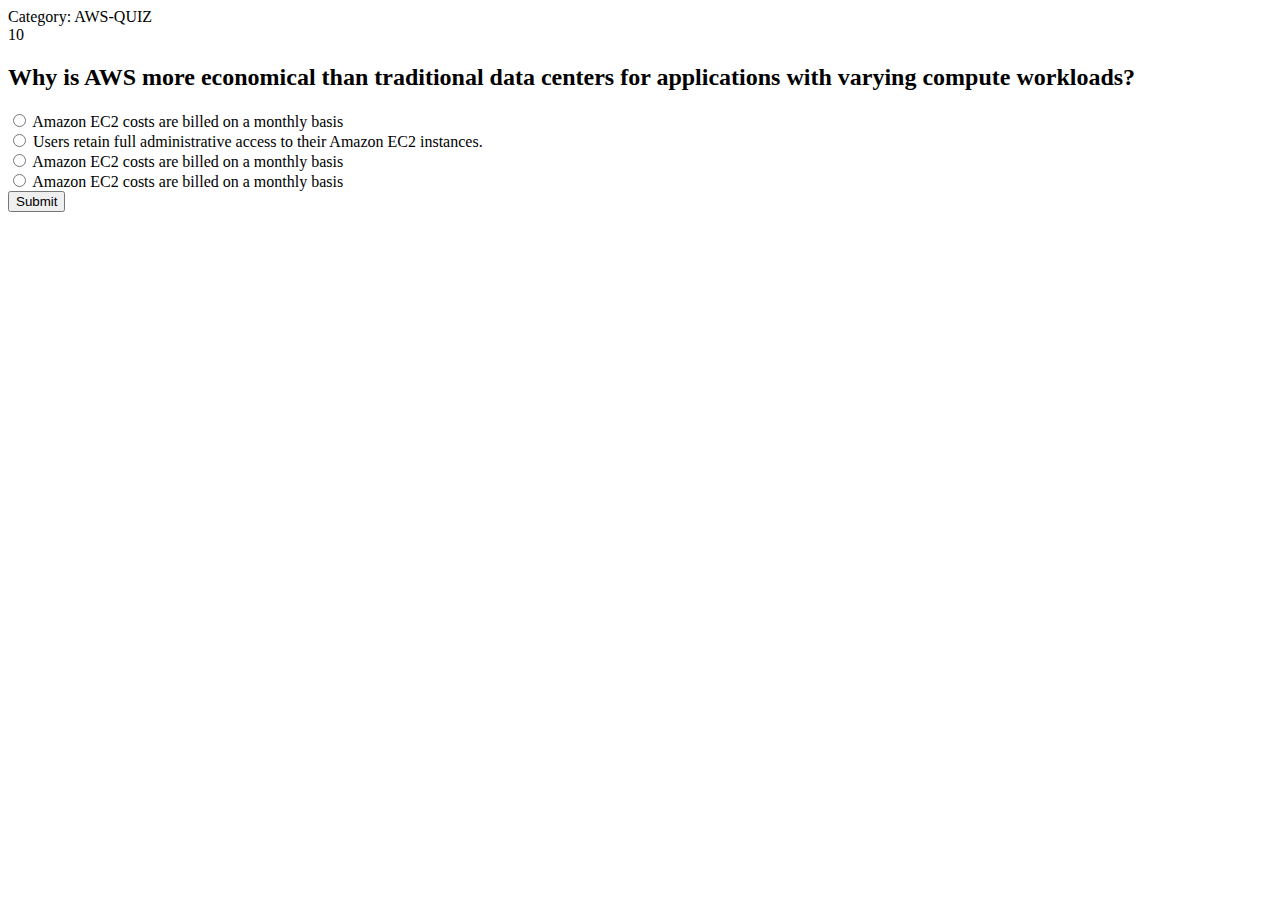
==== index1.html @ 12bfa445 "ajouter les questions et passer a l'autre question" ====
<!DOCTYPE html>
<html lang="en">
  <head>
    <meta charset="UTF-8" />
    <title>Quizizy™</title>
    <link rel="stylesheet" href="assets\sass\style1.css" />
  </head>
  <body>
    <div class="quiz-app">
      <div class="quiz-info">
        <div class="category">Category: <span>AWS-QUIZ</span></div>
        <div class="count"><span>10</span></div>
      </div>
      <div id="question">
        <div class="quiz-area">
          <h2>Why is AWS more economical than traditional data centers for applications with varying compute workloads?</h2>
        </div>
        <div class="answers-area">
          <div class="answer">
            <input type="radio" id="answer-1" name="questions" />
            <label for="answer-1">Amazon EC2 costs are billed on a monthly basis</label>
          </div>
          <div class="answer">
            <input type="radio" id="answer-2" name="questions" />
            <label for="answer-2">Users retain full administrative access to their Amazon EC2 instances.</label>
          </div>
          <div class="answer">
            <input type="radio" id="answer-3" name="questions" />
            <label for="answer-3">Amazon EC2 costs are billed on a monthly basis</label>
          </div>
          <div class="answer">
            <input type="radio" id="answer-4" name="questions" />
            <label for="answer-4">Amazon EC2 costs are billed on a monthly basis</label>
          </div>
        </div>
      </div>
      <button type="button" class="next" id="next">Submit</button>
      <div class="bullets">
        <div class="contdown">
          <span class="seconds"></span>
        </div>
        <div class="spans">
          <span></span>
          <span></span>
          <span></span>
          <span></span>
          <span></span>
          <span></span>
          <span></span>
          <span></span>
          <span></span>
          <span></span>
        </div>
      </div>
    </div>
  </body>
  <script src="https://code.jquery.com/jquery-3.5.1.min.js"></script>
  <script src="/assets/js/main.js"></script>
</html>
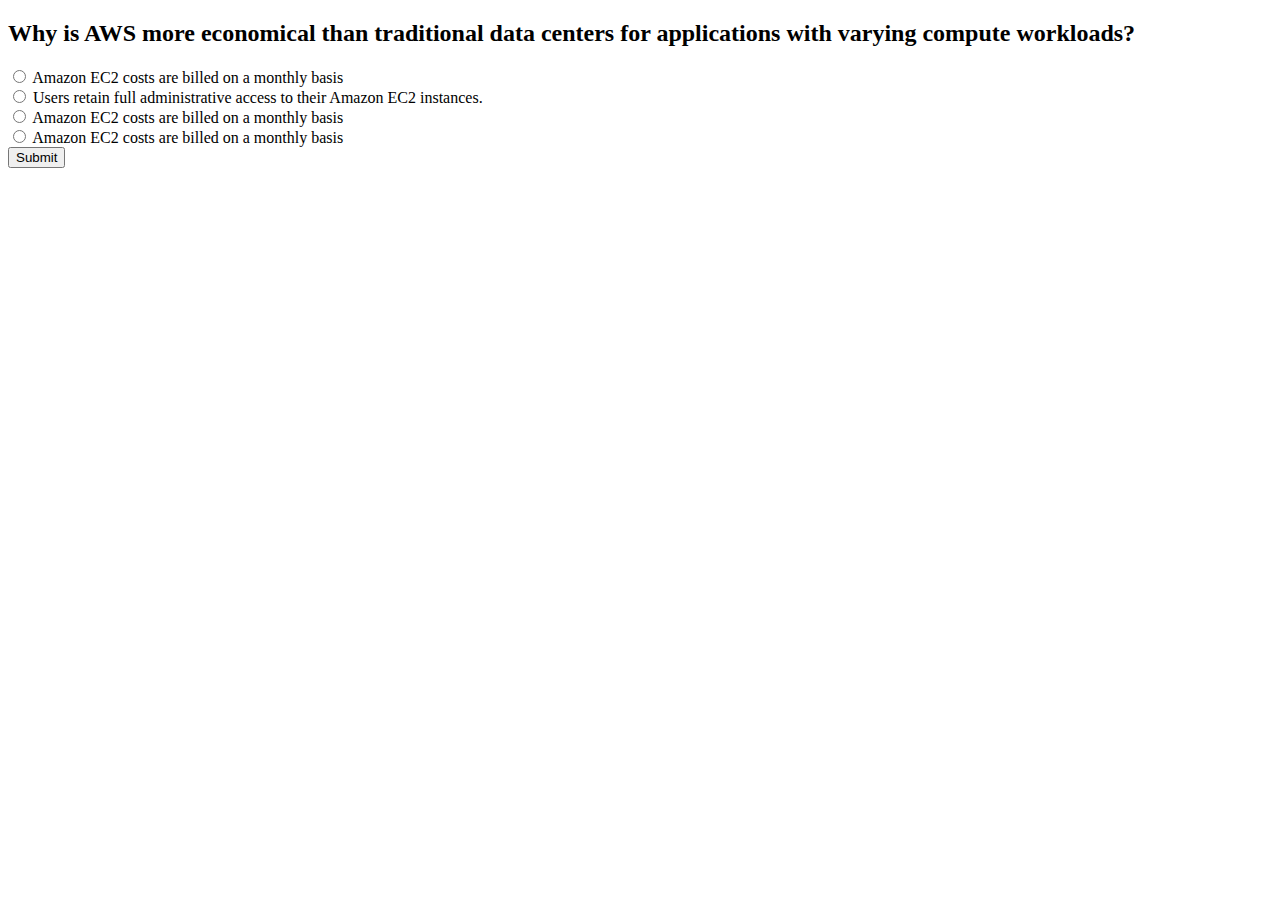
==== commit 8e5bcf04: "afficher compteur" ====
--- a/index1.html
+++ b/index1.html
@@ -7,9 +7,12 @@
   </head>
   <body>
     <div class="quiz-app">
+      <div class="contdown">
+        <span class="seconds"></span>
+      </div>
       <div class="quiz-info">
-        <div class="category">Category: <span>AWS-QUIZ</span></div>
-        <div class="count"><span>10</span></div>
+        <div class="category"><span></span></div>
+        <div class="count"><span></span></div>
       </div>
       <div id="question">
         <div class="quiz-area">
@@ -35,23 +38,6 @@
         </div>
       </div>
       <button type="button" class="next" id="next">Submit</button>
-      <div class="bullets">
-        <div class="contdown">
-          <span class="seconds"></span>
-        </div>
-        <div class="spans">
-          <span></span>
-          <span></span>
-          <span></span>
-          <span></span>
-          <span></span>
-          <span></span>
-          <span></span>
-          <span></span>
-          <span></span>
-          <span></span>
-        </div>
-      </div>
     </div>
   </body>
   <script src="https://code.jquery.com/jquery-3.5.1.min.js"></script>
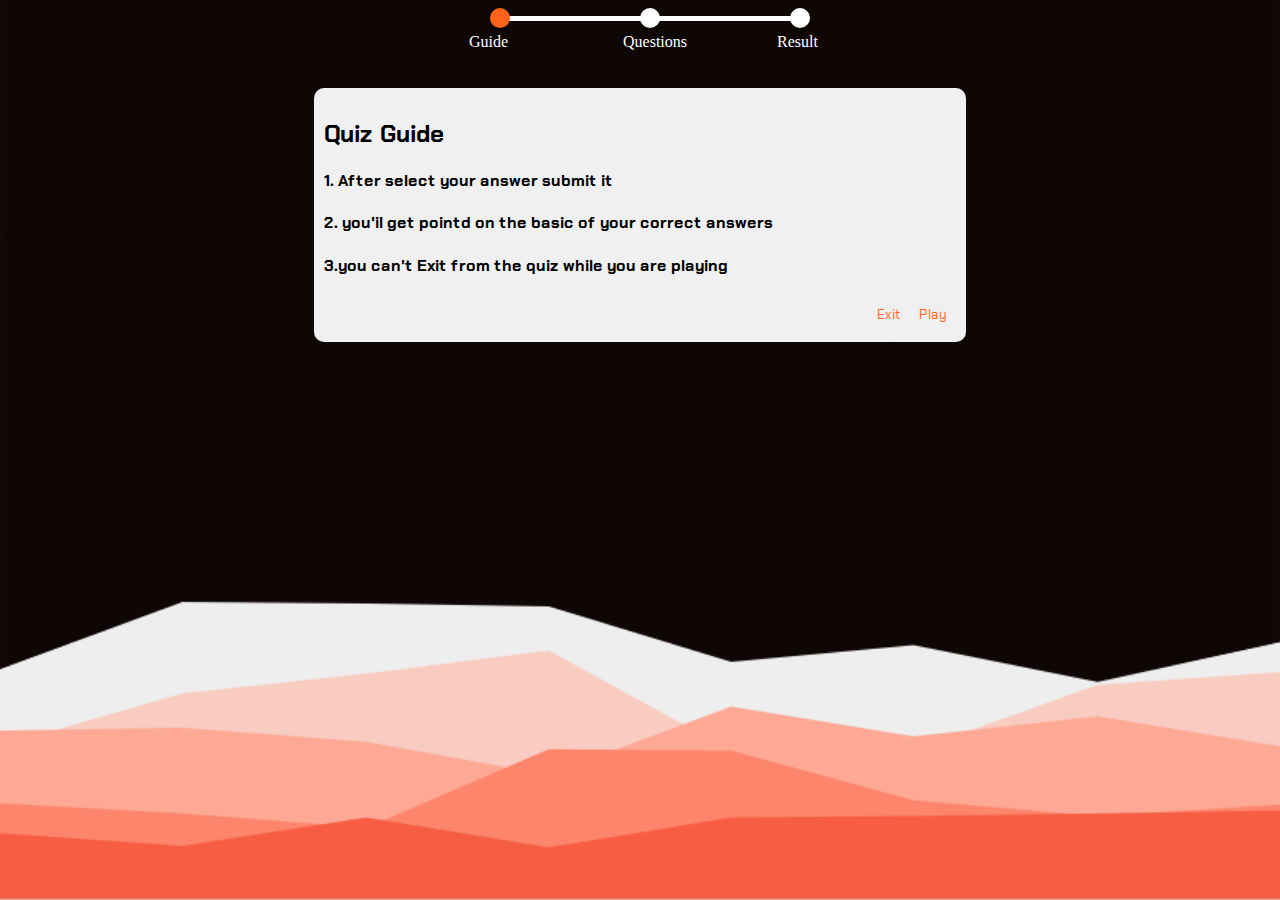
==== commit 48bbdd5a: "ajouter stepper et travailler sue ai" ====
--- a/index1.html
+++ b/index1.html
@@ -3,12 +3,30 @@
   <head>
     <meta charset="UTF-8" />
     <title>Quizizy™</title>
-    <link rel="stylesheet" href="assets\sass\style1.css" />
+    <link rel="stylesheet" href="assets/sass/style1.css" />
   </head>
   <body>
-    <div class="quiz-app">
+    <div id="stp">
+      <section class="stepper">
+        <span class="step step-1 active"></span>
+        <span class="step step-2"></span>
+        <span class="step step-3"></span>
+      </section>
+    </div>
+
+    <div id="guide" class="questions-guide">
+      <h2>Quiz Guide</h2>
+      <h4>1. After select your answer submit it</h4>
+      <h4>2. you'il get pointd on the basic of your correct answers</h4>
+      <h4>3.you can't Exit from the quiz while you are playing</h4>
+      <div id="boutton">
+        <button id="btn-exit" class="button button-1">Exit</button>
+        <button id="btn-play" class="button button-1">Play</button>
+      </div>
+    </div>
+    <div class="quiz-questions">
       <div class="contdown">
-        <span class="seconds"></span>
+        <span class="seconds">You have</span>
       </div>
       <div class="quiz-info">
         <div class="category"><span></span></div>
--- a/assets/sass/style1.css
+++ b/assets/sass/style1.css
@@ -0,0 +1,175 @@
+@import url("https://fonts.googleapis.com/css2?family=Chakra+Petch:wght@500&display=swap");
+body {
+  background-image: url(../img/layered-peaks-haikei\ \(1\).png);
+  background-repeat: no-repeat;
+  background-position: 0% 0%;
+  background-size: 100vw 100vh;
+}
+
+div h2, div h4, div .seconds, div label {
+  font-family: "Chakra Petch", sans-serif;
+  color: #FFFFFF;
+}
+
+#boutton {
+  display: flex;
+  justify-content: flex-end;
+}
+
+button {
+  border: 0;
+  max-width: 60px;
+  padding: 3px;
+  font-family: "Chakra Petch", sans-serif;
+  color: #ff631a;
+  text-decoration: none;
+  position: relative;
+  margin: 6px;
+  cursor: pointer;
+}
+
+button:after, button:before {
+  content: "";
+  position: absolute;
+  width: 0;
+  height: 0;
+  transition: all 0.4s, opacity 0.1s 0.4s;
+  opacity: 0;
+}
+
+button:after {
+  bottom: 0;
+  right: 0;
+  border-bottom: 3px solid #ff631a;
+  border-right: 3px solid #ff631a;
+}
+
+button:before {
+  top: 0;
+  left: 0;
+  border-left: 3px solid #ff631a;
+  border-top: 3px solid #ff631a;
+}
+
+button:hover:before, button:hover:after {
+  width: 100%;
+  height: 100%;
+  transition: 0.4s, opacity 0.1s;
+  opacity: 1;
+}
+
+#guide {
+  background-color: rgba(255, 255, 255, 0.9411764706);
+  border-radius: 10px;
+  padding: 10px;
+  max-width: 50%;
+  margin: auto;
+}
+
+.questions-guide h2, .questions-guide h4 {
+  color: #000000;
+}
+
+.quiz-questions {
+  background-color: rgba(255, 255, 255, 0.9411764706);
+  border-radius: 10px;
+  padding: 10px;
+  max-width: 50%;
+  margin: auto;
+  background-color: #ff631a;
+  display: none;
+}
+.quiz-questions div .seconds {
+  color: #ff631a;
+}
+.quiz-questions div .quiz-area h2 {
+  color: #000000;
+}
+.quiz-questions div .answers-area label {
+  color: #000000;
+}
+
+:root {
+  --width-stepper: 0%;
+}
+
+#stp {
+  display: flex;
+  justify-content: center;
+}
+
+.stepper {
+  width: 300px;
+  position: relative;
+  display: flex;
+  justify-content: space-between;
+  margin-bottom: 80px;
+}
+.stepper::before {
+  content: "";
+  position: absolute;
+  background-color: #ff631a;
+  width: var(--width-stepper);
+  height: 5px;
+  border-radius: 10px;
+  top: 7.5px;
+  left: 5px;
+  transition: all ease 0.5s;
+}
+.stepper::after {
+  content: "";
+  position: absolute;
+  background-color: #FFFFFF;
+  width: 100%;
+  height: 5px;
+  border-radius: 10px;
+  top: 7.5px;
+  left: 5px;
+  z-index: -10;
+}
+.stepper .step::before {
+  content: "";
+  position: absolute;
+  background-color: #FFFFFF;
+  width: 20px;
+  height: 20px;
+  border-radius: 50%;
+}
+.stepper .step-1 {
+  position: relative;
+}
+.stepper .step-1::after {
+  content: "Guide";
+  position: absolute;
+  color: #FFFFFF;
+  top: 25px;
+  left: -21px;
+}
+.stepper .step-2 {
+  position: relative;
+}
+.stepper .step-2::after {
+  content: "Questions";
+  position: absolute;
+  color: #FFFFFF;
+  top: 25px;
+  left: -17px;
+}
+.stepper .step-3 {
+  position: relative;
+}
+.stepper .step-3::after {
+  content: "Result";
+  position: absolute;
+  color: #FFFFFF;
+  top: 25px;
+  left: -13px;
+}
+.stepper > .active::before {
+  transition: all ease 0.5s;
+  background-color: #ff631a;
+}
+.stepper > .active::after {
+  transition: all ease 0.5s;
+  color: #FFFFFF;
+}/*# sourceMappingURL=style1.css.map */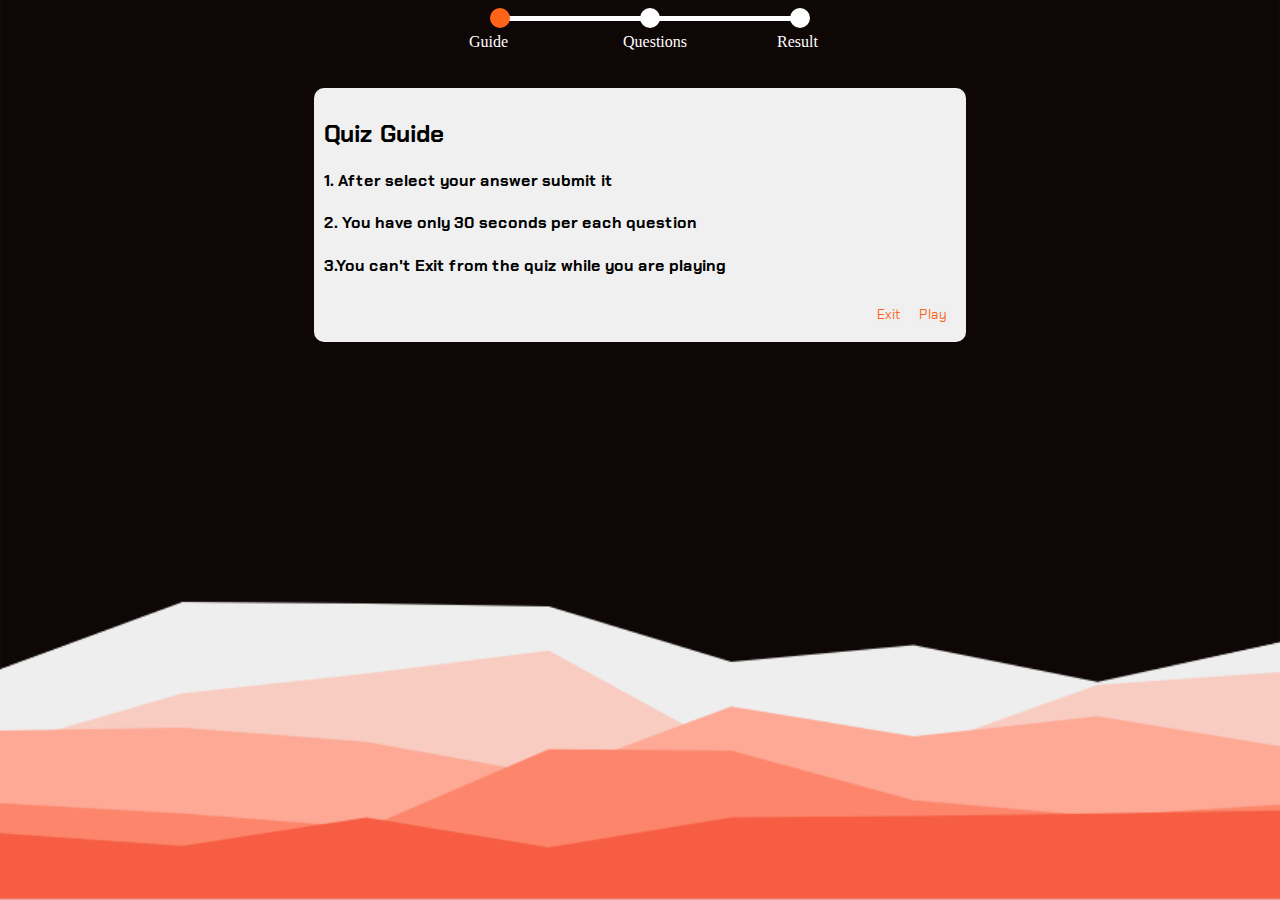
==== commit e1081bcb: "travailler sur la page de quizz" ====
--- a/index1.html
+++ b/index1.html
@@ -13,49 +13,50 @@
         <span class="step step-3"></span>
       </section>
     </div>
-
-    <div id="guide" class="questions-guide">
-      <h2>Quiz Guide</h2>
-      <h4>1. After select your answer submit it</h4>
-      <h4>2. you'il get pointd on the basic of your correct answers</h4>
-      <h4>3.you can't Exit from the quiz while you are playing</h4>
-      <div id="boutton">
-        <button id="btn-exit" class="button button-1">Exit</button>
-        <button id="btn-play" class="button button-1">Play</button>
+    <div class="quiz-app">
+      <div id="guide" class="questions-guide">
+        <h2>Quiz Guide</h2>
+        <h4>1. After select your answer submit it</h4>
+        <h4>2. You have only 30 seconds per each question</h4>
+        <h4>3.You can't Exit from the quiz while you are playing</h4>
+        <div id="boutton">
+          <button id="btn-exit" class="button button-1">Exit</button>
+          <button id="btn-play" class="button button-1">Play</button>
+        </div>
       </div>
-    </div>
-    <div class="quiz-questions">
-      <div class="contdown">
-        <span class="seconds">You have</span>
-      </div>
-      <div class="quiz-info">
-        <div class="category"><span></span></div>
-        <div class="count"><span></span></div>
-      </div>
-      <div id="question">
-        <div class="quiz-area">
-          <h2>Why is AWS more economical than traditional data centers for applications with varying compute workloads?</h2>
+      <div class="quiz-questions none">
+        <div class="contdown">
+          <span class="seconds">You have</span>
         </div>
-        <div class="answers-area">
-          <div class="answer">
-            <input type="radio" id="answer-1" name="questions" />
-            <label for="answer-1">Amazon EC2 costs are billed on a monthly basis</label>
+        <div class="quiz-info">
+          <div class="category"><span></span></div>
+          <div class="count"><span></span></div>
+        </div>
+        <div id="question">
+          <div class="quiz-area">
+            <h2>Why is AWS more economical than traditional data centers for applications with varying compute workloads?</h2>
           </div>
-          <div class="answer">
-            <input type="radio" id="answer-2" name="questions" />
-            <label for="answer-2">Users retain full administrative access to their Amazon EC2 instances.</label>
-          </div>
-          <div class="answer">
-            <input type="radio" id="answer-3" name="questions" />
-            <label for="answer-3">Amazon EC2 costs are billed on a monthly basis</label>
-          </div>
-          <div class="answer">
-            <input type="radio" id="answer-4" name="questions" />
-            <label for="answer-4">Amazon EC2 costs are billed on a monthly basis</label>
+          <div class="answers-area">
+            <div class="answer">
+              <input type="radio" id="answer-1" name="questions" />
+              <label for="answer-1">Amazon EC2 costs are billed on a monthly basis</label>
+            </div>
+            <div class="answer">
+              <input type="radio" id="answer-2" name="questions" />
+              <label for="answer-2">Users retain full administrative access to their Amazon EC2 instances.</label>
+            </div>
+            <div class="answer">
+              <input type="radio" id="answer-3" name="questions" />
+              <label for="answer-3">Amazon EC2 costs are billed on a monthly basis</label>
+            </div>
+            <div class="answer">
+              <input type="radio" id="answer-4" name="questions" />
+              <label for="answer-4">Amazon EC2 costs are billed on a monthly basis</label>
+            </div>
           </div>
         </div>
+        <button type="button" class="next" id="next">Submit</button>
       </div>
-      <button type="button" class="next" id="next">Submit</button>
     </div>
   </body>
   <script src="https://code.jquery.com/jquery-3.5.1.min.js"></script>
--- a/assets/sass/style1.css
+++ b/assets/sass/style1.css
@@ -77,7 +77,6 @@
   max-width: 50%;
   margin: auto;
   background-color: #ff631a;
-  display: none;
 }
 .quiz-questions div .seconds {
   color: #ff631a;
@@ -172,4 +171,8 @@
 .stepper > .active::after {
   transition: all ease 0.5s;
   color: #FFFFFF;
+}
+
+.none {
+  display: none;
 }/*# sourceMappingURL=style1.css.map */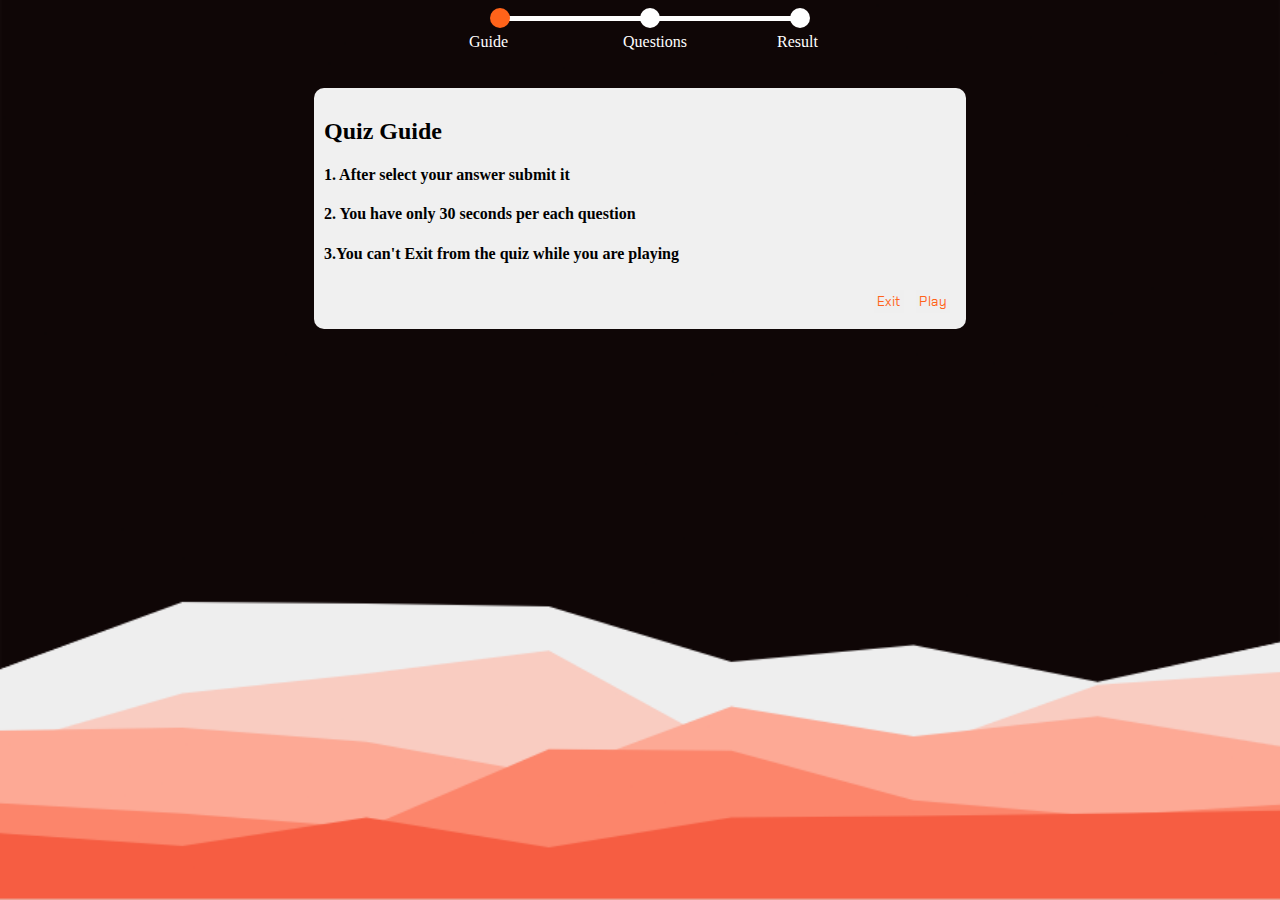
==== commit 6b828435: "terminer les question et commencer le travail sur resultat" ====
--- a/index1.html
+++ b/index1.html
@@ -27,6 +27,7 @@
       <div class="quiz-questions none">
         <div class="contdown">
           <span class="seconds">You have</span>
+          <span id="quest-num">1 / 10</span>
         </div>
         <div class="quiz-info">
           <div class="category"><span></span></div>
@@ -34,28 +35,30 @@
         </div>
         <div id="question">
           <div class="quiz-area">
-            <h2>Why is AWS more economical than traditional data centers for applications with varying compute workloads?</h2>
+            <h2></h2>
           </div>
           <div class="answers-area">
             <div class="answer">
               <input type="radio" id="answer-1" name="questions" />
-              <label for="answer-1">Amazon EC2 costs are billed on a monthly basis</label>
+              <label for="answer-1"></label>
             </div>
             <div class="answer">
               <input type="radio" id="answer-2" name="questions" />
-              <label for="answer-2">Users retain full administrative access to their Amazon EC2 instances.</label>
+              <label for="answer-2"></label>
             </div>
             <div class="answer">
               <input type="radio" id="answer-3" name="questions" />
-              <label for="answer-3">Amazon EC2 costs are billed on a monthly basis</label>
+              <label for="answer-3"></label>
             </div>
             <div class="answer">
               <input type="radio" id="answer-4" name="questions" />
-              <label for="answer-4">Amazon EC2 costs are billed on a monthly basis</label>
+              <label for="answer-4"></label>
             </div>
           </div>
         </div>
-        <button type="button" class="next" id="next">Submit</button>
+        <div>
+          <button type="button" class="next" id="next">Submit</button>
+        </div>
       </div>
     </div>
   </body>
--- a/assets/sass/style1.css
+++ b/assets/sass/style1.css
@@ -6,7 +6,17 @@
   background-size: 100vw 100vh;
 }
 
-div h2, div h4, div .seconds, div label {
+#question {
+  display: flex;
+  flex-direction: column;
+  justify-content: center;
+}
+#question h2 {
+  justify-content: center;
+  color: #FFFFFF;
+  font-family: "Quantico", sans-serif;
+}
+#question h4, #question label {
   font-family: "Chakra Petch", sans-serif;
   color: #FFFFFF;
 }
@@ -78,8 +88,13 @@
   margin: auto;
   background-color: #ff631a;
 }
+.quiz-questions .contdown {
+  display: flex;
+  justify-content: space-between;
+  color: #FFF;
+}
 .quiz-questions div .seconds {
-  color: #ff631a;
+  color: #FFFFFF;
 }
 .quiz-questions div .quiz-area h2 {
   color: #000000;
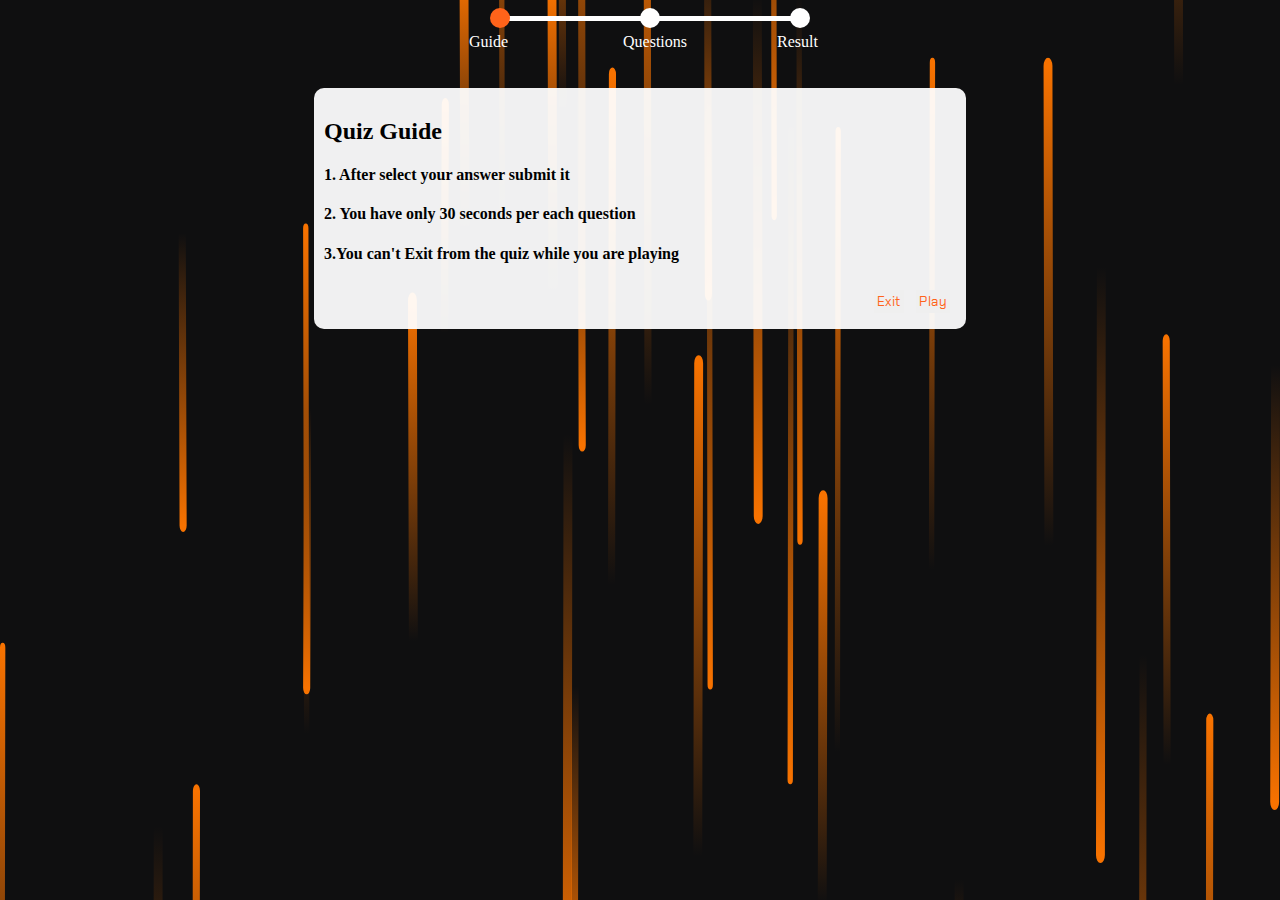
==== commit 8a61a731: "travailler sur le style est l'affichage des qst et les div" ====
--- a/index1.html
+++ b/index1.html
@@ -27,6 +27,7 @@
       <div class="quiz-questions none">
         <div class="contdown">
           <span class="seconds">You have</span>
+          <span id="username"></span>
           <span id="quest-num">1 / 10</span>
         </div>
         <div class="quiz-info">
@@ -61,6 +62,29 @@
         </div>
       </div>
     </div>
+    <div class="result none">
+      <div class="quiz-area">
+        <h2></h2>
+      </div>
+      <div class="answers-area">
+        <div class="answer">
+          <input type="radio" id="answer-1" name="ques" />
+          <label for="answer-1"></label>
+        </div>
+        <div class="answer">
+          <input type="radio" id="answer-2" name="ques" />
+          <label for="answer-2"></label>
+        </div>
+        <div class="answer">
+          <input type="radio" id="answer-3" name="ques" />
+          <label for="answer-3"></label>
+        </div>
+        <div class="answer">
+          <input type="radio" id="answer-4" name="ques" />
+          <label for="answer-4"></label>
+        </div>
+      </div>
+    </div>
   </body>
   <script src="https://code.jquery.com/jquery-3.5.1.min.js"></script>
   <script src="/assets/js/main.js"></script>
--- a/assets/sass/style1.css
+++ b/assets/sass/style1.css
@@ -1,6 +1,6 @@
 @import url("https://fonts.googleapis.com/css2?family=Chakra+Petch:wght@500&display=swap");
 body {
-  background-image: url(../img/layered-peaks-haikei\ \(1\).png);
+  background-image: url(../img/Meteor\ \(1\).svg);
   background-repeat: no-repeat;
   background-position: 0% 0%;
   background-size: 100vw 100vh;
@@ -13,17 +13,45 @@
 }
 #question h2 {
   justify-content: center;
-  color: #FFFFFF;
+  color: #000000;
   font-family: "Quantico", sans-serif;
 }
 #question h4, #question label {
   font-family: "Chakra Petch", sans-serif;
-  color: #FFFFFF;
+  color: #ff631a;
+}
+#question .answer {
+  background-color: rgba(207, 207, 207, 0.9411764706);
+}
+#question .answers-area {
+  display: flex;
+  flex-direction: column;
+  gap: 10px;
 }
 
 #boutton {
   display: flex;
   justify-content: flex-end;
+}
+
+.next {
+  max-width: 75px;
+  padding: 8px;
+  font-family: "Quantico", sans-serif;
+  color: #FFFFFF;
+  text-decoration: none;
+  position: relative;
+  border-radius: 10px;
+  cursor: pointer;
+  background-color: #ff631a;
+  font-size: larger;
+  display: flex;
+  justify-content: end;
+}
+
+.next:hover {
+  background-color: #ff631a;
+  color: #FFFFFF;
 }
 
 button {
@@ -86,21 +114,17 @@
   padding: 10px;
   max-width: 50%;
   margin: auto;
-  background-color: #ff631a;
+  background-color: rgba(255, 255, 255, 0.9411764706);
 }
 .quiz-questions .contdown {
   display: flex;
   justify-content: space-between;
-  color: #FFF;
+  color: #000000;
+  font-family: "Chakra Petch", sans-serif;
+  font-size: x-large;
 }
 .quiz-questions div .seconds {
-  color: #FFFFFF;
-}
-.quiz-questions div .quiz-area h2 {
-  color: #000000;
-}
-.quiz-questions div .answers-area label {
-  color: #000000;
+  color: #ff631a;
 }
 
 :root {
@@ -190,4 +214,8 @@
 
 .none {
   display: none;
+}
+
+.result {
+  background-color: #FFFFFF;
 }/*# sourceMappingURL=style1.css.map */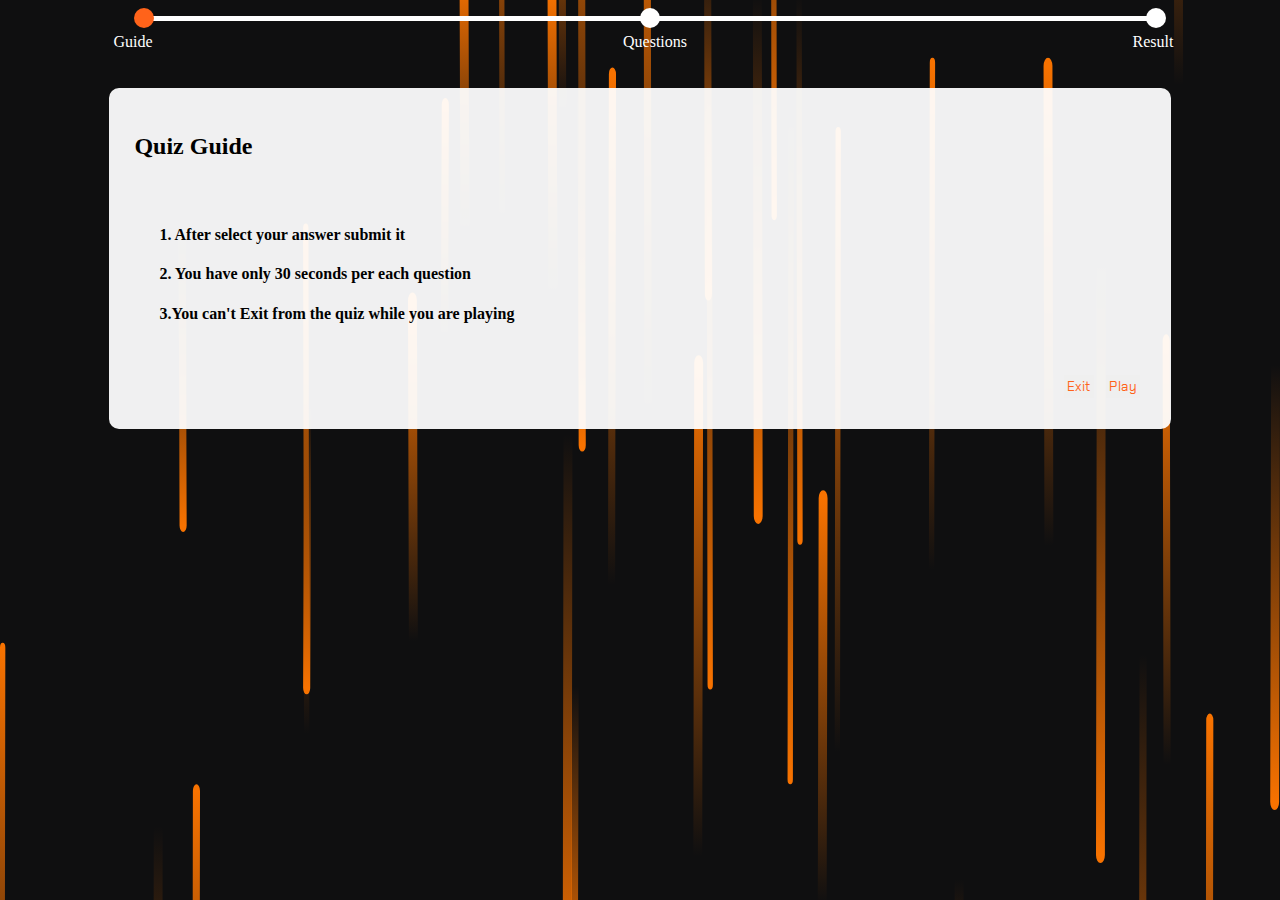
==== commit 906a130e: "terminer le projet sauf la parties de style" ====
--- a/index1.html
+++ b/index1.html
@@ -16,9 +16,12 @@
     <div class="quiz-app">
       <div id="guide" class="questions-guide">
         <h2>Quiz Guide</h2>
-        <h4>1. After select your answer submit it</h4>
-        <h4>2. You have only 30 seconds per each question</h4>
-        <h4>3.You can't Exit from the quiz while you are playing</h4>
+        <div class="guideElem">
+          <h4>1. After select your answer submit it</h4>
+          <h4>2. You have only 30 seconds per each question</h4>
+          <h4>3.You can't Exit from the quiz while you are playing</h4>
+        </div>
+
         <div id="boutton">
           <button id="btn-exit" class="button button-1">Exit</button>
           <button id="btn-play" class="button button-1">Play</button>
@@ -63,25 +66,23 @@
       </div>
     </div>
     <div class="result none">
-      <div class="quiz-area">
-        <h2></h2>
-      </div>
-      <div class="answers-area">
-        <div class="answer">
-          <input type="radio" id="answer-1" name="ques" />
-          <label for="answer-1"></label>
+      <div id="question">
+        <div class="quiz-area">
+          <h2>hfzfsz</h2>
         </div>
-        <div class="answer">
-          <input type="radio" id="answer-2" name="ques" />
-          <label for="answer-2"></label>
-        </div>
-        <div class="answer">
-          <input type="radio" id="answer-3" name="ques" />
-          <label for="answer-3"></label>
-        </div>
-        <div class="answer">
-          <input type="radio" id="answer-4" name="ques" />
-          <label for="answer-4"></label>
+        <div class="answers-area">
+          <div class="answer true">
+            <p class="result-option">salam</p>
+          </div>
+          <div class="answer">
+            <p class="result-option">salam</p>
+          </div>
+          <div class="answer">
+            <p class="result-option">salam</p>
+          </div>
+          <div class="answer">
+            <p class="result-option">salam</p>
+          </div>
         </div>
       </div>
     </div>
--- a/assets/sass/style1.css
+++ b/assets/sass/style1.css
@@ -16,12 +16,22 @@
   color: #000000;
   font-family: "Quantico", sans-serif;
 }
+#question .result-option {
+  padding-left: 10px;
+  font-family: "Chakra Petch", sans-serif;
+  color: #ff631a;
+}
 #question h4, #question label {
   font-family: "Chakra Petch", sans-serif;
   color: #ff631a;
 }
 #question .answer {
   background-color: rgba(207, 207, 207, 0.9411764706);
+  border-radius: 8px;
+  border: #000000 1px;
+  height: 55px;
+  align-items: center;
+  display: flex;
 }
 #question .answers-area {
   display: flex;
@@ -96,24 +106,40 @@
   opacity: 1;
 }
 
-#guide {
+.result {
   background-color: rgba(255, 255, 255, 0.9411764706);
   border-radius: 10px;
   padding: 10px;
   max-width: 50%;
   margin: auto;
-}
-
-.questions-guide h2, .questions-guide h4 {
-  color: #000000;
-}
-
-.quiz-questions {
+  background-color: rgba(255, 255, 255, 0.9411764706);
+  max-width: 90%;
+}
+
+#guide {
   background-color: rgba(255, 255, 255, 0.9411764706);
   border-radius: 10px;
   padding: 10px;
   max-width: 50%;
   margin: auto;
+  padding: 25px;
+  max-width: 80%;
+}
+
+.guideElem {
+  padding: 25px;
+}
+
+.questions-guide h2, .questions-guide h4 {
+  color: #000000;
+}
+
+.quiz-questions {
+  background-color: rgba(255, 255, 255, 0.9411764706);
+  border-radius: 10px;
+  padding: 10px;
+  max-width: 50%;
+  margin: auto;
   background-color: rgba(255, 255, 255, 0.9411764706);
 }
 .quiz-questions .contdown {
@@ -137,7 +163,7 @@
 }
 
 .stepper {
-  width: 300px;
+  width: 80%;
   position: relative;
   display: flex;
   justify-content: space-between;
@@ -216,6 +242,17 @@
   display: none;
 }
 
-.result {
-  background-color: #FFFFFF;
+.answer.sucess {
+  background-color: #42855B !important;
+}
+
+.answer.wrong {
+  background-color: #E64848 !important;
+}
+
+.false {
+  background-color: #d30707 !important;
+}
+.false p {
+  color: #FFFFFF !important;
 }/*# sourceMappingURL=style1.css.map */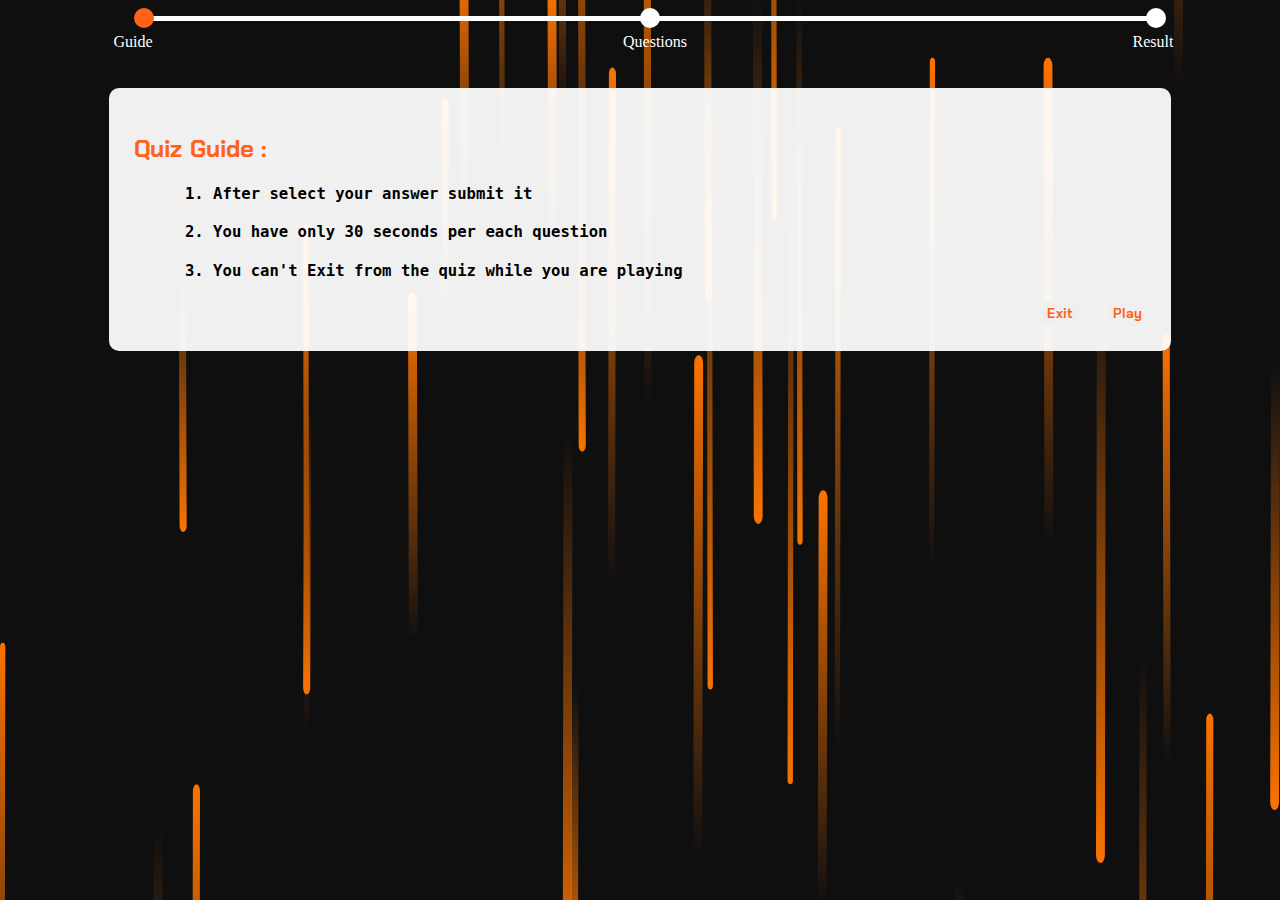
==== commit a041fb89: "correction d'un erreur" ====
--- a/index1.html
+++ b/index1.html
@@ -15,16 +15,16 @@
     </div>
     <div class="quiz-app">
       <div id="guide" class="questions-guide">
-        <h2>Quiz Guide</h2>
+        <h2>Quiz Guide :</h2>
         <div class="guideElem">
           <h4>1. After select your answer submit it</h4>
           <h4>2. You have only 30 seconds per each question</h4>
-          <h4>3.You can't Exit from the quiz while you are playing</h4>
+          <h4>3. You can't Exit from the quiz while you are playing</h4>
         </div>
 
         <div id="boutton">
-          <button id="btn-exit" class="button button-1">Exit</button>
-          <button id="btn-play" class="button button-1">Play</button>
+          <button id="btn-exit" class="button button-1"><strong>Exit</strong></button>
+          <button id="btn-play" class="button button-1"><strong>Play</strong></button>
         </div>
       </div>
       <div class="quiz-questions none">
--- a/assets/sass/style1.css
+++ b/assets/sass/style1.css
@@ -26,9 +26,8 @@
   color: #ff631a;
 }
 #question .answer {
-  background-color: rgba(207, 207, 207, 0.9411764706);
+  background-color: #FFFFFF;
   border-radius: 8px;
-  border: #000000 1px;
   height: 55px;
   align-items: center;
   display: flex;
@@ -42,6 +41,7 @@
 #boutton {
   display: flex;
   justify-content: flex-end;
+  gap: 3%;
 }
 
 .next {
@@ -66,13 +66,11 @@
 
 button {
   border: 0;
-  max-width: 60px;
-  padding: 3px;
+  padding: 4px;
   font-family: "Chakra Petch", sans-serif;
   color: #ff631a;
   text-decoration: none;
   position: relative;
-  margin: 6px;
   cursor: pointer;
 }
 
@@ -127,11 +125,18 @@
 }
 
 .guideElem {
-  padding: 25px;
-}
-
-.questions-guide h2, .questions-guide h4 {
+  padding-left: 5%;
+}
+.guideElem h4 {
+  font-family: monospace;
+  font-size: larger;
   color: #000000;
+}
+
+.questions-guide h2 {
+  color: #ff631a;
+  font-size: revert;
+  font-family: "Chakra Petch", sans-serif;
 }
 
 .quiz-questions {
@@ -243,11 +248,11 @@
 }
 
 .answer.sucess {
-  background-color: #42855B !important;
+  background-color: #5bbc7f !important;
 }
 
 .answer.wrong {
-  background-color: #E64848 !important;
+  background-color: #f04e4e !important;
 }
 
 .false {
